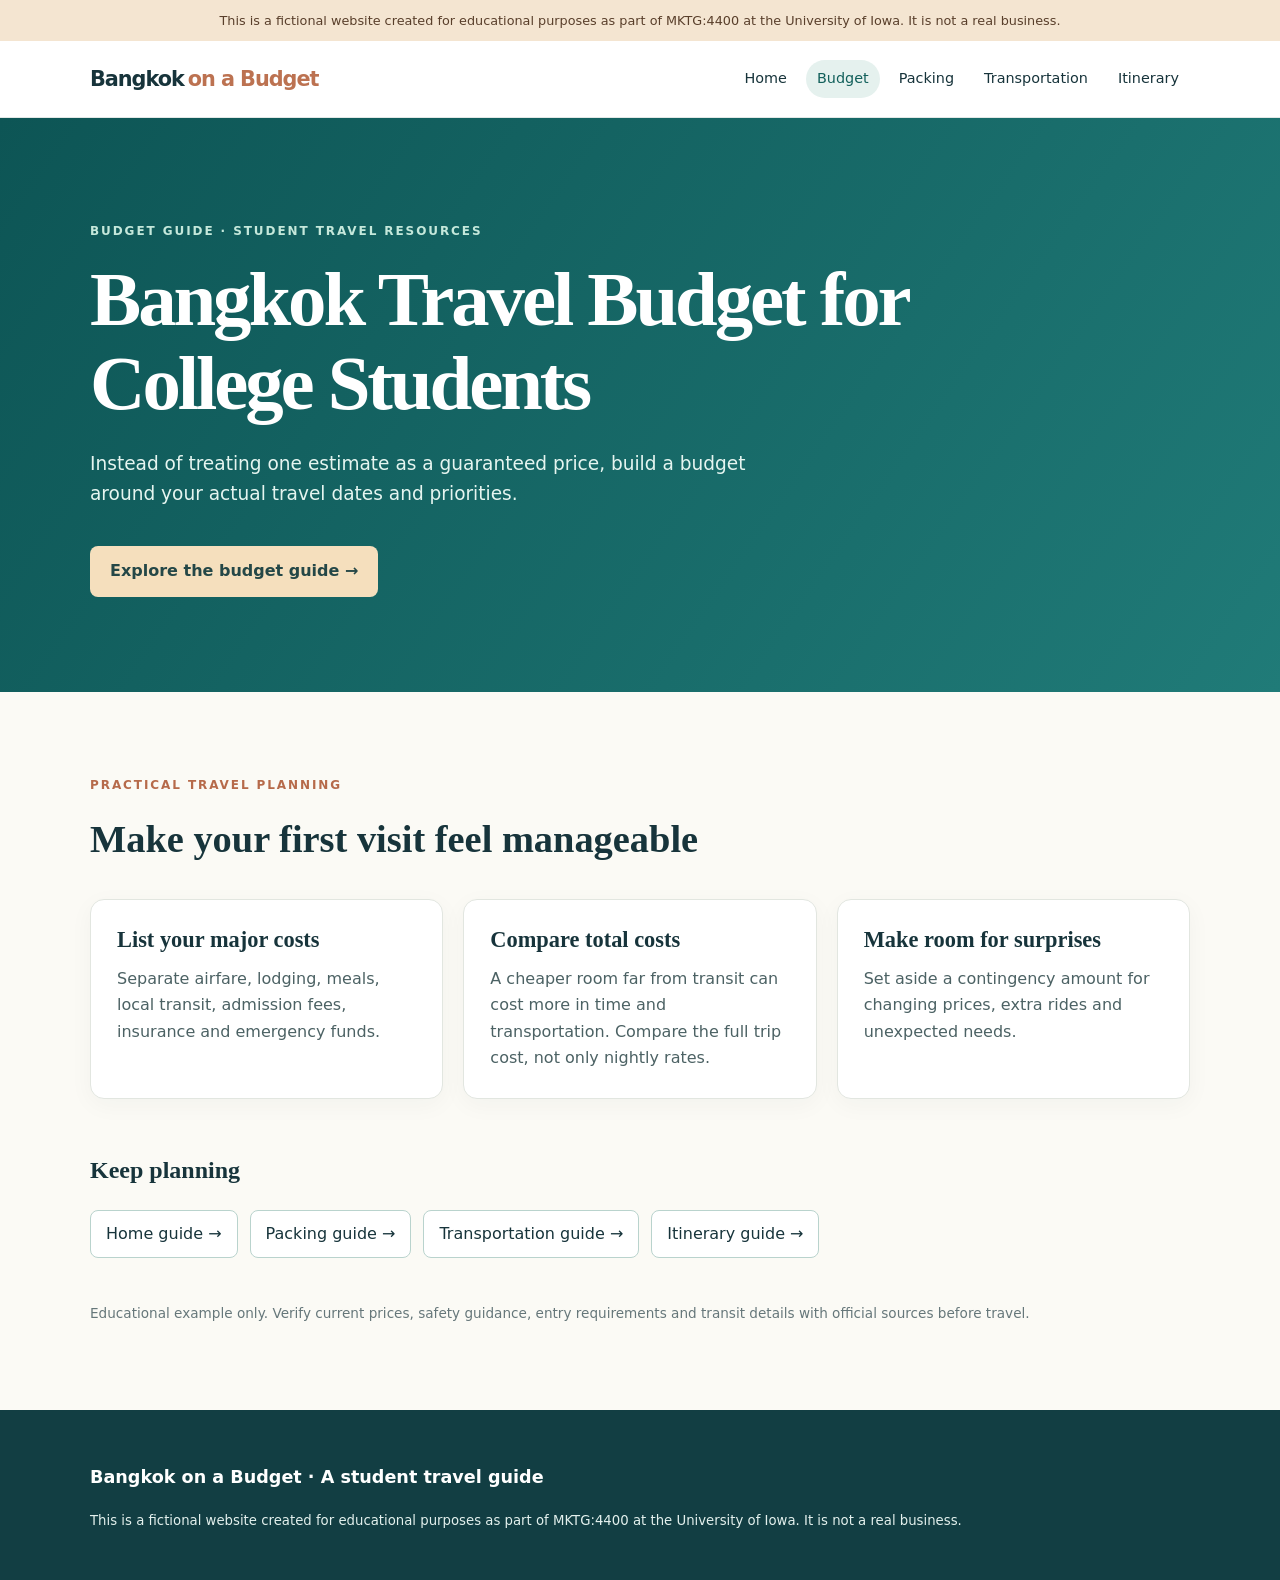
==== budget.html @ f4ac9f7d "Create five-page Bangkok student travel website with responsive design. Create five-page Bangkok stu" ====
<!doctype html><html lang="en"><head><meta charset="utf-8"><meta name="viewport" content="width=device-width, initial-scale=1"><meta name="description" content="Create a student-focused Bangkok travel budget with categories for lodging, food, transportation and activities."><title>Bangkok Travel Budget for College Students | Bangkok on a Budget</title><link rel="stylesheet" href="style.css"></head><body><div class="notice">This is a fictional website created for educational purposes as part of MKTG:4400 at the University of Iowa. It is not a real business.</div><header class="site-header"><div class="container header-inner"><a class="brand" href="index.html">Bangkok<span>on a Budget</span></a><nav aria-label="Main navigation"><a href="index.html">Home</a><a href="budget.html" aria-current="page">Budget</a><a href="packing.html">Packing</a><a href="transportation.html">Transportation</a><a href="itinerary.html">Itinerary</a></nav></div></header><main><section class="hero"><div class="container"><p class="eyebrow">Budget guide · Student travel resources</p><h1>Bangkok Travel Budget for College Students</h1><p class="lead">Instead of treating one estimate as a guaranteed price, build a budget around your actual travel dates and priorities.</p><a class="button" href="budget.html">Explore the budget guide →</a></div></section><section class="container content"><div class="section-heading"><p class="eyebrow">Practical travel planning</p><h2>Make your first visit feel manageable</h2></div><div class="cards"><article class="card"><h2>List your major costs</h2><p>Separate airfare, lodging, meals, local transit, admission fees, insurance and emergency funds.</p></article><article class="card"><h2>Compare total costs</h2><p>A cheaper room far from transit can cost more in time and transportation. Compare the full trip cost, not only nightly rates.</p></article><article class="card"><h2>Make room for surprises</h2><p>Set aside a contingency amount for changing prices, extra rides and unexpected needs.</p></article></div><section class="related"><h2>Keep planning</h2><div class="links"><a class="guide-link" href="index.html">Home guide <span aria-hidden="true">→</span></a><a class="guide-link" href="packing.html">Packing guide <span aria-hidden="true">→</span></a><a class="guide-link" href="transportation.html">Transportation guide <span aria-hidden="true">→</span></a><a class="guide-link" href="itinerary.html">Itinerary guide <span aria-hidden="true">→</span></a></div></section><p class="disclaimer">Educational example only. Verify current prices, safety guidance, entry requirements and transit details with official sources before travel.</p></section></main><footer><div class="container"><p class="footer-brand">Bangkok on a Budget · A student travel guide</p><p>This is a fictional website created for educational purposes as part of MKTG:4400 at the University of Iowa. It is not a real business.</p></div></footer></body></html>
---- style.css ----
*{box-sizing:border-box}html{scroll-behavior:smooth}body{margin:0;color:#17343b;background:#fbfaf5;font:16px/1.65 system-ui,-apple-system,Segoe UI,sans-serif}a{color:inherit}.container{width:min(1100px,calc(100% - 40px));margin:auto}.notice{background:#f4e5d1;color:#593f2b;padding:10px 20px;text-align:center;font-size:.8rem}.site-header{background:#fff;border-bottom:1px solid #e2e8e6}.header-inner{display:flex;align-items:center;justify-content:space-between;gap:24px;flex-wrap:wrap;padding:19px 0}.brand{font-size:1.3rem;font-weight:800;letter-spacing:-.05em;text-decoration:none;white-space:nowrap}.brand span{color:#bc7251;margin-left:4px}nav{display:flex;gap:8px;flex-wrap:wrap}nav a{font-size:.9rem;text-decoration:none;padding:7px 11px;border-radius:30px}nav a:hover,nav a[aria-current]{background:#e5f1ee;color:#12605b}.hero{background:linear-gradient(125deg,#0d5555,#207b78);color:white;padding:92px 0 95px}.hero .container{max-width:1100px}.eyebrow{text-transform:uppercase;letter-spacing:.16em;font-size:.75rem;font-weight:800}.hero .eyebrow{color:#c5e8db}h1{font-family:Georgia,serif;font-size:clamp(2.6rem,6vw,5.2rem);line-height:1.1;max-width:850px;letter-spacing:-.04em;margin:16px 0 22px}.lead{font-size:1.16rem;max-width:680px;color:#e5f5f0}.button{display:inline-block;margin-top:18px;background:#f5dfbd;color:#244747;text-decoration:none;padding:12px 20px;border-radius:8px;font-weight:750}.content{padding:72px 0}.section-heading h2{font-family:Georgia,serif;font-size:clamp(1.7rem,3vw,2.5rem);margin:8px 0 28px}.section-heading .eyebrow{color:#b66a4a}.cards{display:grid;grid-template-columns:repeat(3,minmax(0,1fr));gap:20px}.card{padding:26px;border:1px solid #e2e6e0;background:#fff;border-radius:14px;box-shadow:0 6px 24px #123b3a0a}.card h2{font-family:Georgia,serif;font-size:1.4rem;line-height:1.25;margin:0 0 12px}.card p{margin:0;color:#4c6264}.feature{margin-top:35px;background:#e9f3ee;border-radius:14px;padding:24px 32px}.related{margin-top:52px}.related h2{font-family:Georgia,serif}.links{display:flex;flex-wrap:wrap;gap:12px}.guide-link{border:1px solid #b9d3cd;border-radius:8px;padding:10px 15px;text-decoration:none;background:white}.guide-link:hover{background:#e8f4f1}.disclaimer{margin-top:44px;font-size:.85rem;color:#66777a}footer{background:#123e43;color:#e3f0ed;padding:35px 0;font-size:.83rem}footer .footer-brand{font-size:1.1rem;font-weight:800;color:white}@media(max-width:760px){.header-inner{align-items:flex-start}nav{width:100%}nav a{padding:6px 9px}.hero{padding:64px 0}.cards{grid-template-columns:1fr}.content{padding:48px 0}}
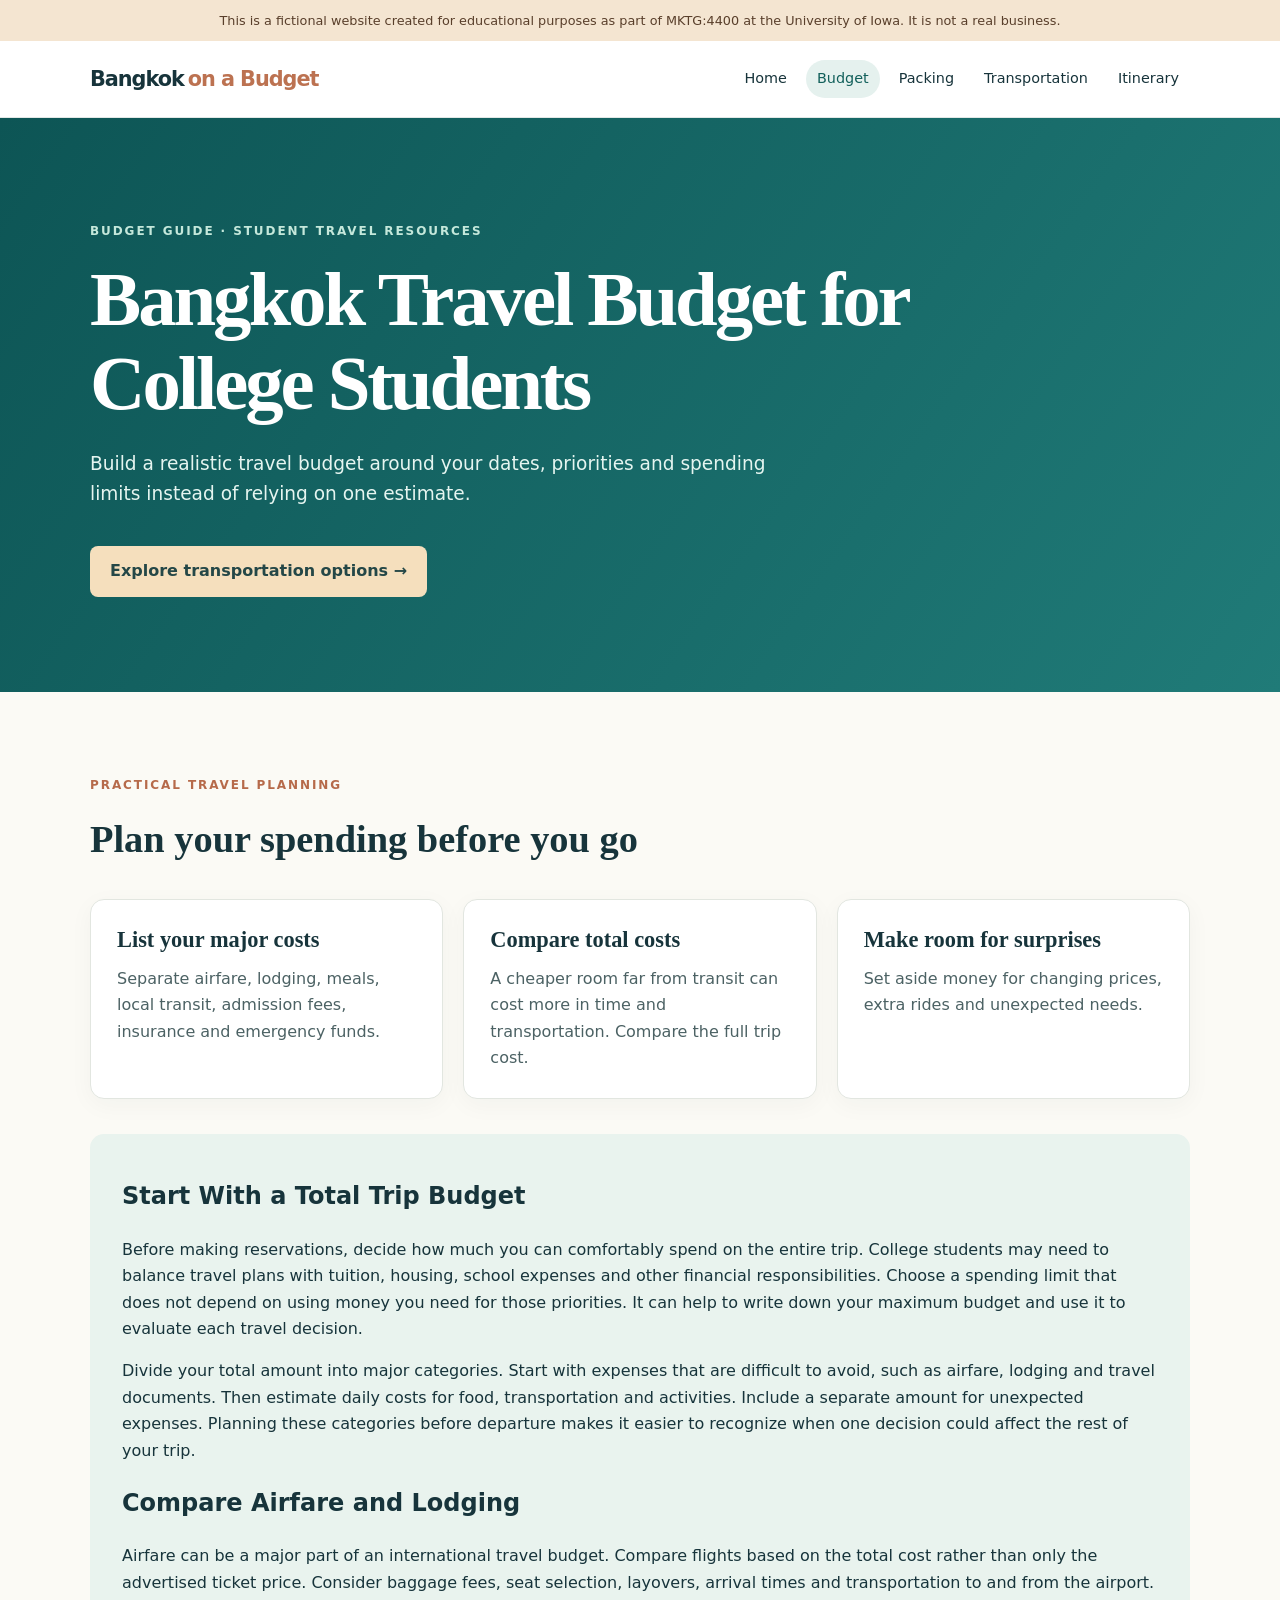
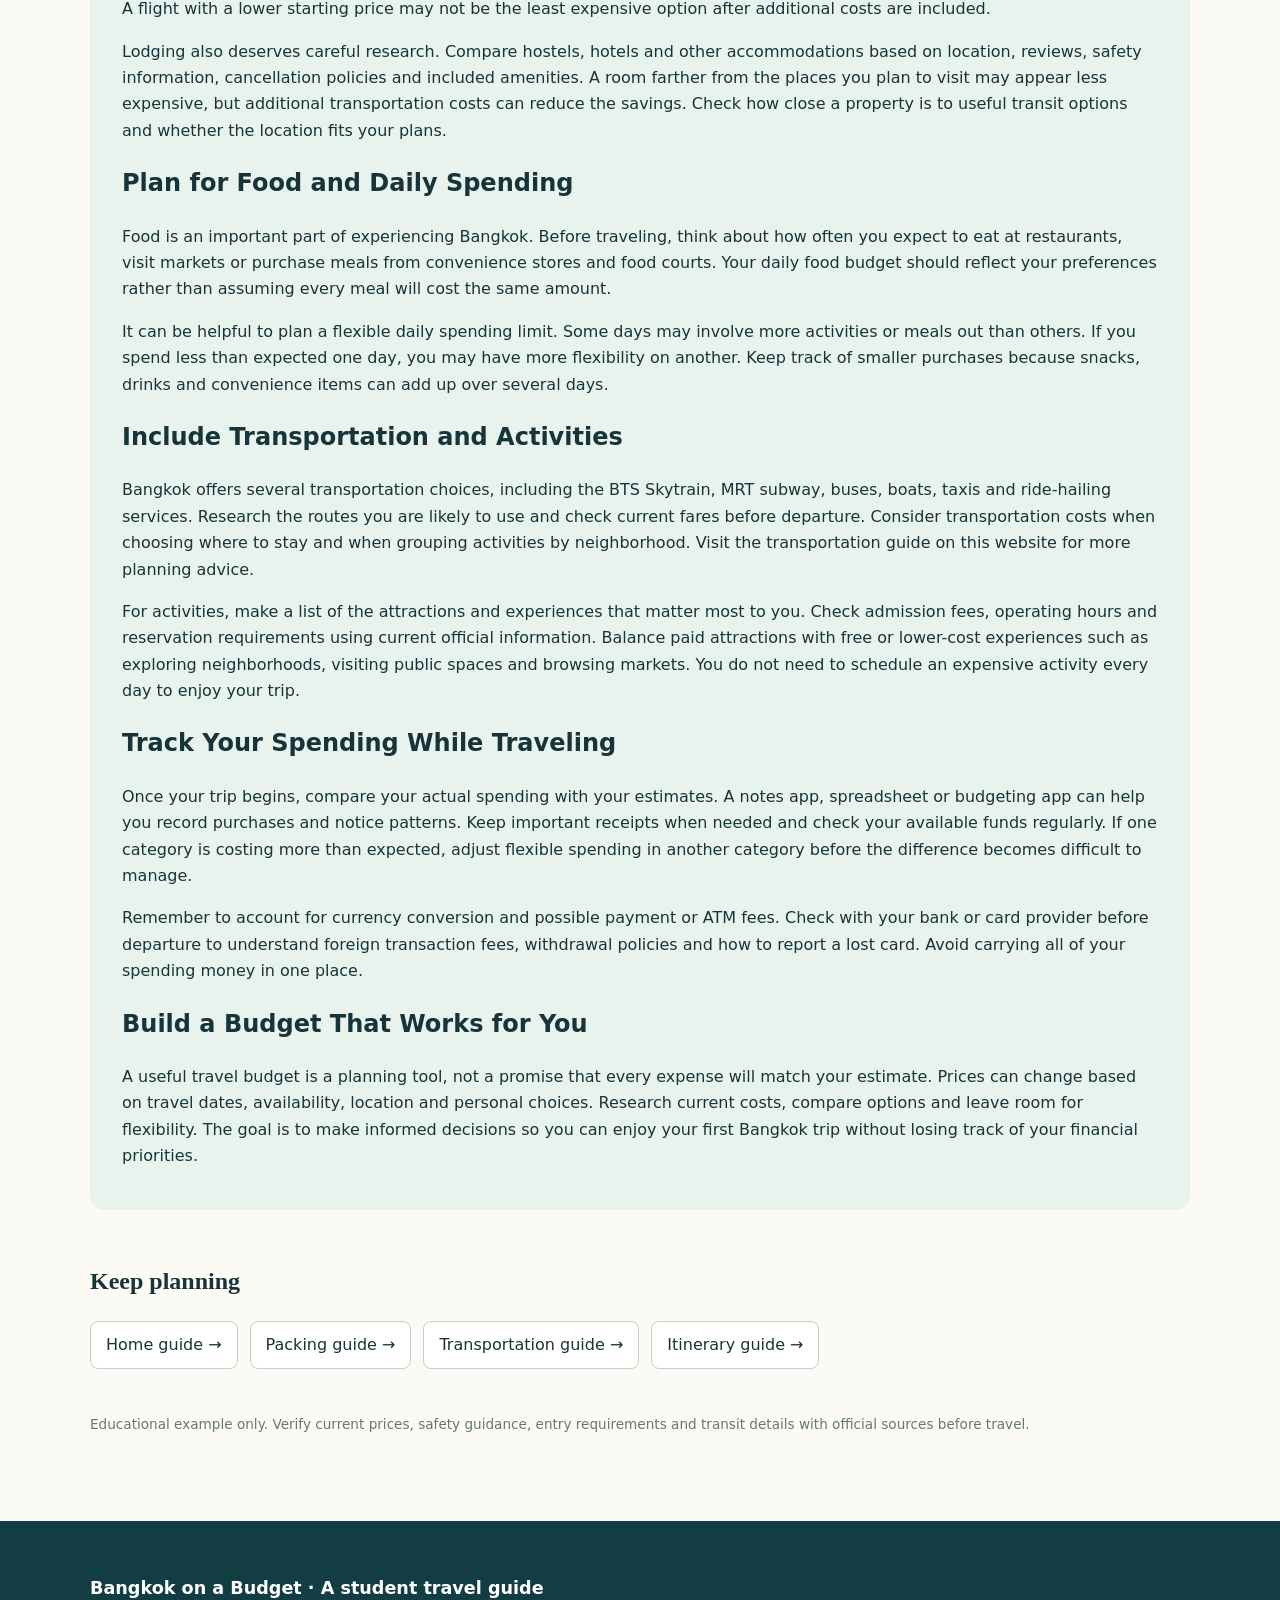
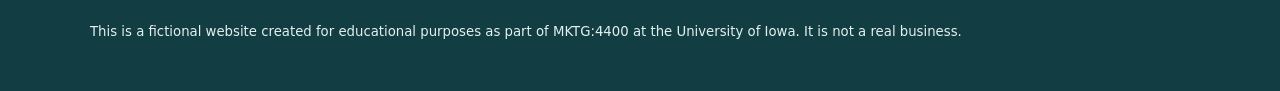
==== commit 2a2ac39c: "Update budget.html" ====
--- a/budget.html
+++ b/budget.html
@@ -1 +1,109 @@
-<!doctype html><html lang="en"><head><meta charset="utf-8"><meta name="viewport" content="width=device-width, initial-scale=1"><meta name="description" content="Create a student-focused Bangkok travel budget with categories for lodging, food, transportation and activities."><title>Bangkok Travel Budget for College Students | Bangkok on a Budget</title><link rel="stylesheet" href="style.css"></head><body><div class="notice">This is a fictional website created for educational purposes as part of MKTG:4400 at the University of Iowa. It is not a real business.</div><header class="site-header"><div class="container header-inner"><a class="brand" href="index.html">Bangkok<span>on a Budget</span></a><nav aria-label="Main navigation"><a href="index.html">Home</a><a href="budget.html" aria-current="page">Budget</a><a href="packing.html">Packing</a><a href="transportation.html">Transportation</a><a href="itinerary.html">Itinerary</a></nav></div></header><main><section class="hero"><div class="container"><p class="eyebrow">Budget guide · Student travel resources</p><h1>Bangkok Travel Budget for College Students</h1><p class="lead">Instead of treating one estimate as a guaranteed price, build a budget around your actual travel dates and priorities.</p><a class="button" href="budget.html">Explore the budget guide →</a></div></section><section class="container content"><div class="section-heading"><p class="eyebrow">Practical travel planning</p><h2>Make your first visit feel manageable</h2></div><div class="cards"><article class="card"><h2>List your major costs</h2><p>Separate airfare, lodging, meals, local transit, admission fees, insurance and emergency funds.</p></article><article class="card"><h2>Compare total costs</h2><p>A cheaper room far from transit can cost more in time and transportation. Compare the full trip cost, not only nightly rates.</p></article><article class="card"><h2>Make room for surprises</h2><p>Set aside a contingency amount for changing prices, extra rides and unexpected needs.</p></article></div><section class="related"><h2>Keep planning</h2><div class="links"><a class="guide-link" href="index.html">Home guide <span aria-hidden="true">→</span></a><a class="guide-link" href="packing.html">Packing guide <span aria-hidden="true">→</span></a><a class="guide-link" href="transportation.html">Transportation guide <span aria-hidden="true">→</span></a><a class="guide-link" href="itinerary.html">Itinerary guide <span aria-hidden="true">→</span></a></div></section><p class="disclaimer">Educational example only. Verify current prices, safety guidance, entry requirements and transit details with official sources before travel.</p></section></main><footer><div class="container"><p class="footer-brand">Bangkok on a Budget · A student travel guide</p><p>This is a fictional website created for educational purposes as part of MKTG:4400 at the University of Iowa. It is not a real business.</p></div></footer></body></html>+
+<!doctype html>
+<html lang="en">
+<head>
+  <meta charset="utf-8">
+  <meta name="viewport" content="width=device-width, initial-scale=1">
+  <meta name="description" content="Create a realistic Bangkok travel budget with student-friendly guidance for lodging, food, transportation and activities.">
+  <title>Bangkok Travel Budget for College Students | Bangkok on a Budget</title>
+  <link rel="stylesheet" href="style.css">
+</head>
+<body>
+  <div class="notice">This is a fictional website created for educational purposes as part of MKTG:4400 at the University of Iowa. It is not a real business.</div>
+
+  <header class="site-header">
+    <div class="container header-inner">
+      <a class="brand" href="index.html">Bangkok<span>on a Budget</span></a>
+      <nav aria-label="Main navigation">
+        <a href="index.html">Home</a>
+        <a href="budget.html" aria-current="page">Budget</a>
+        <a href="packing.html">Packing</a>
+        <a href="transportation.html">Transportation</a>
+        <a href="itinerary.html">Itinerary</a>
+      </nav>
+    </div>
+  </header>
+
+  <main>
+    <section class="hero">
+      <div class="container">
+        <p class="eyebrow">Budget guide · Student travel resources</p>
+        <h1>Bangkok Travel Budget for College Students</h1>
+        <p class="lead">Build a realistic travel budget around your dates, priorities and spending limits instead of relying on one estimate.</p>
+        <a class="button" href="transportation.html">Explore transportation options →</a>
+      </div>
+    </section>
+
+    <section class="container content">
+      <div class="section-heading">
+        <p class="eyebrow">Practical travel planning</p>
+        <h2>Plan your spending before you go</h2>
+      </div>
+
+      <div class="cards">
+        <article class="card">
+          <h2>List your major costs</h2>
+          <p>Separate airfare, lodging, meals, local transit, admission fees, insurance and emergency funds.</p>
+        </article>
+        <article class="card">
+          <h2>Compare total costs</h2>
+          <p>A cheaper room far from transit can cost more in time and transportation. Compare the full trip cost.</p>
+        </article>
+        <article class="card">
+          <h2>Make room for surprises</h2>
+          <p>Set aside money for changing prices, extra rides and unexpected needs.</p>
+        </article>
+      </div>
+
+      <section class="feature">
+        <h2>Start With a Total Trip Budget</h2>
+        <p>Before making reservations, decide how much you can comfortably spend on the entire trip. College students may need to balance travel plans with tuition, housing, school expenses and other financial responsibilities. Choose a spending limit that does not depend on using money you need for those priorities. It can help to write down your maximum budget and use it to evaluate each travel decision.</p>
+
+        <p>Divide your total amount into major categories. Start with expenses that are difficult to avoid, such as airfare, lodging and travel documents. Then estimate daily costs for food, transportation and activities. Include a separate amount for unexpected expenses. Planning these categories before departure makes it easier to recognize when one decision could affect the rest of your trip.</p>
+
+        <h2>Compare Airfare and Lodging</h2>
+        <p>Airfare can be a major part of an international travel budget. Compare flights based on the total cost rather than only the advertised ticket price. Consider baggage fees, seat selection, layovers, arrival times and transportation to and from the airport. A flight with a lower starting price may not be the least expensive option after additional costs are included.</p>
+
+        <p>Lodging also deserves careful research. Compare hostels, hotels and other accommodations based on location, reviews, safety information, cancellation policies and included amenities. A room farther from the places you plan to visit may appear less expensive, but additional transportation costs can reduce the savings. Check how close a property is to useful transit options and whether the location fits your plans.</p>
+
+        <h2>Plan for Food and Daily Spending</h2>
+        <p>Food is an important part of experiencing Bangkok. Before traveling, think about how often you expect to eat at restaurants, visit markets or purchase meals from convenience stores and food courts. Your daily food budget should reflect your preferences rather than assuming every meal will cost the same amount.</p>
+
+        <p>It can be helpful to plan a flexible daily spending limit. Some days may involve more activities or meals out than others. If you spend less than expected one day, you may have more flexibility on another. Keep track of smaller purchases because snacks, drinks and convenience items can add up over several days.</p>
+
+        <h2>Include Transportation and Activities</h2>
+        <p>Bangkok offers several transportation choices, including the BTS Skytrain, MRT subway, buses, boats, taxis and ride-hailing services. Research the routes you are likely to use and check current fares before departure. Consider transportation costs when choosing where to stay and when grouping activities by neighborhood. Visit the transportation guide on this website for more planning advice.</p>
+
+        <p>For activities, make a list of the attractions and experiences that matter most to you. Check admission fees, operating hours and reservation requirements using current official information. Balance paid attractions with free or lower-cost experiences such as exploring neighborhoods, visiting public spaces and browsing markets. You do not need to schedule an expensive activity every day to enjoy your trip.</p>
+
+        <h2>Track Your Spending While Traveling</h2>
+        <p>Once your trip begins, compare your actual spending with your estimates. A notes app, spreadsheet or budgeting app can help you record purchases and notice patterns. Keep important receipts when needed and check your available funds regularly. If one category is costing more than expected, adjust flexible spending in another category before the difference becomes difficult to manage.</p>
+
+        <p>Remember to account for currency conversion and possible payment or ATM fees. Check with your bank or card provider before departure to understand foreign transaction fees, withdrawal policies and how to report a lost card. Avoid carrying all of your spending money in one place.</p>
+
+        <h2>Build a Budget That Works for You</h2>
+        <p>A useful travel budget is a planning tool, not a promise that every expense will match your estimate. Prices can change based on travel dates, availability, location and personal choices. Research current costs, compare options and leave room for flexibility. The goal is to make informed decisions so you can enjoy your first Bangkok trip without losing track of your financial priorities.</p>
+      </section>
+
+      <section class="related">
+        <h2>Keep planning</h2>
+        <div class="links">
+          <a class="guide-link" href="index.html">Home guide <span aria-hidden="true">→</span></a>
+          <a class="guide-link" href="packing.html">Packing guide <span aria-hidden="true">→</span></a>
+          <a class="guide-link" href="transportation.html">Transportation guide <span aria-hidden="true">→</span></a>
+          <a class="guide-link" href="itinerary.html">Itinerary guide <span aria-hidden="true">→</span></a>
+        </div>
+      </section>
+
+      <p class="disclaimer">Educational example only. Verify current prices, safety guidance, entry requirements and transit details with official sources before travel.</p>
+    </section>
+  </main>
+
+  <footer>
+    <div class="container">
+      <p class="footer-brand">Bangkok on a Budget · A student travel guide</p>
+      <p>This is a fictional website created for educational purposes as part of MKTG:4400 at the University of Iowa. It is not a real business.</p>
+    </div>
+  </footer>
+</body>
+</html>
